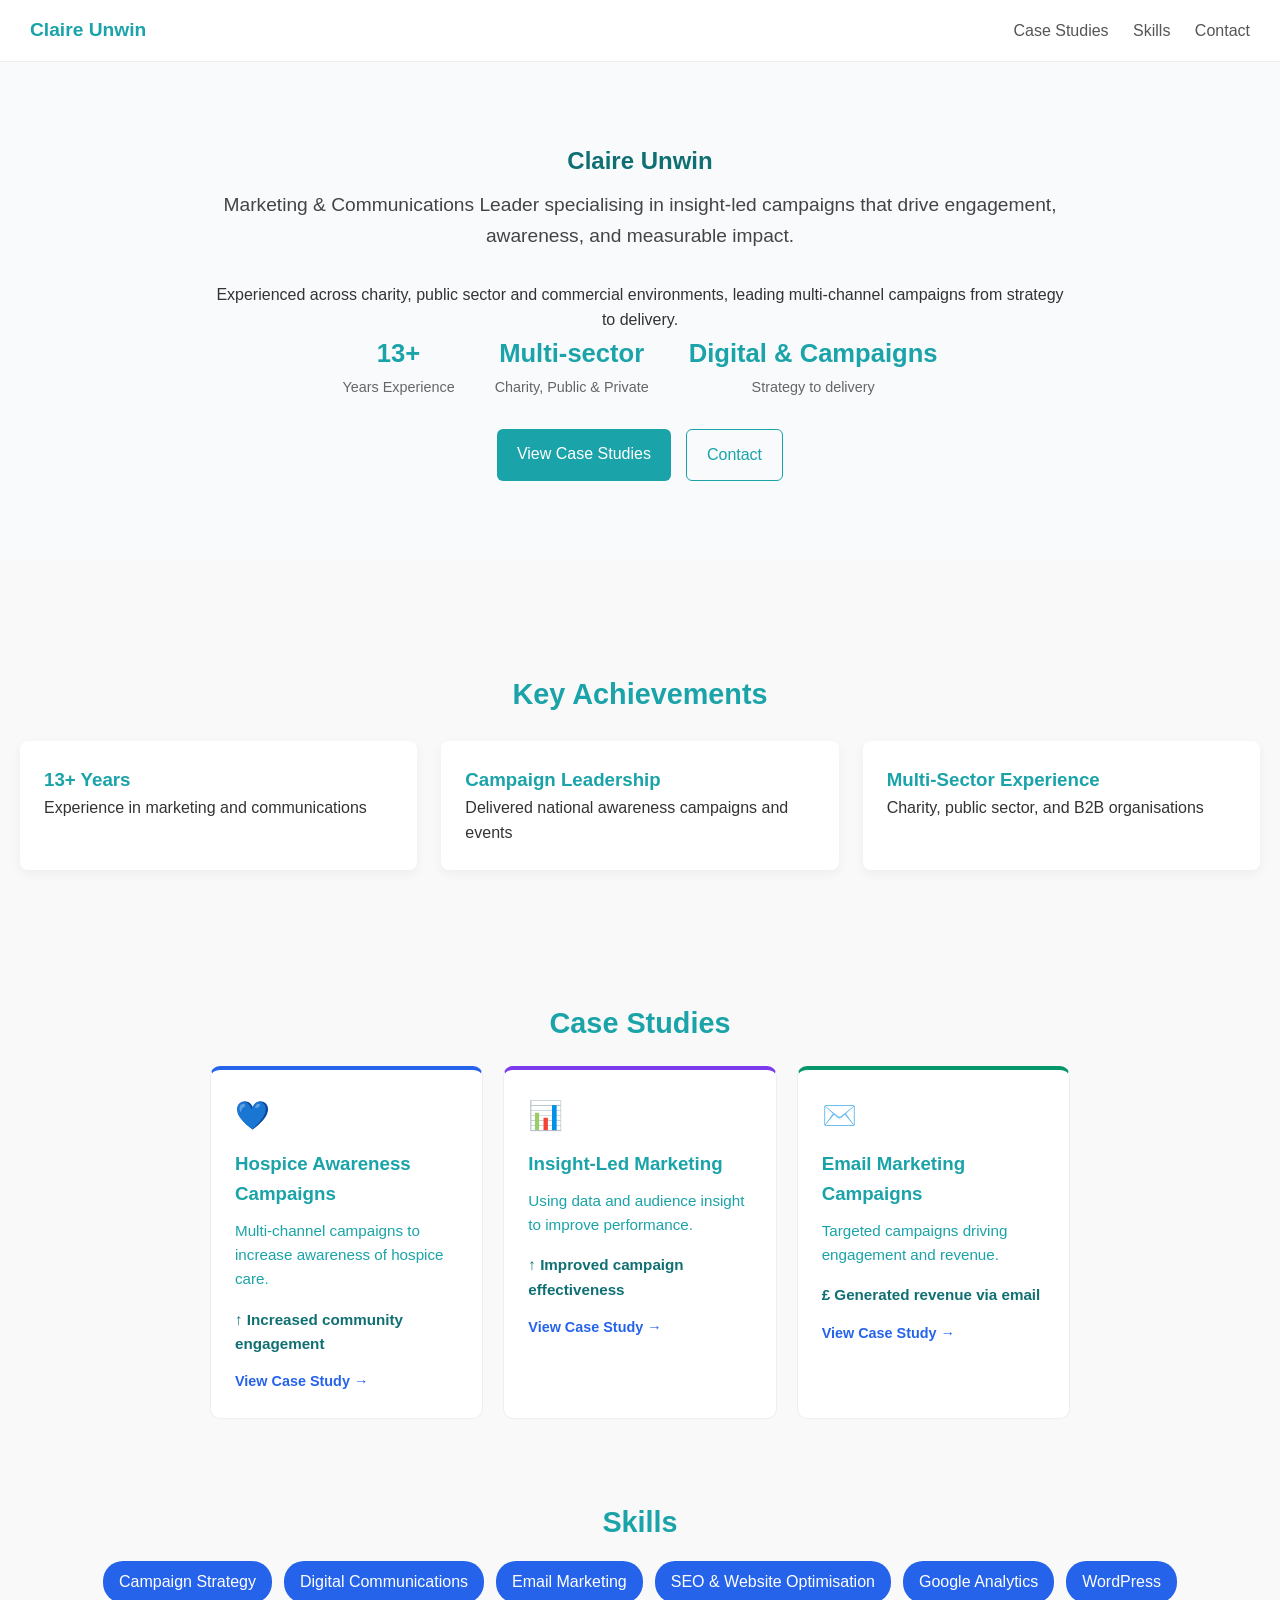
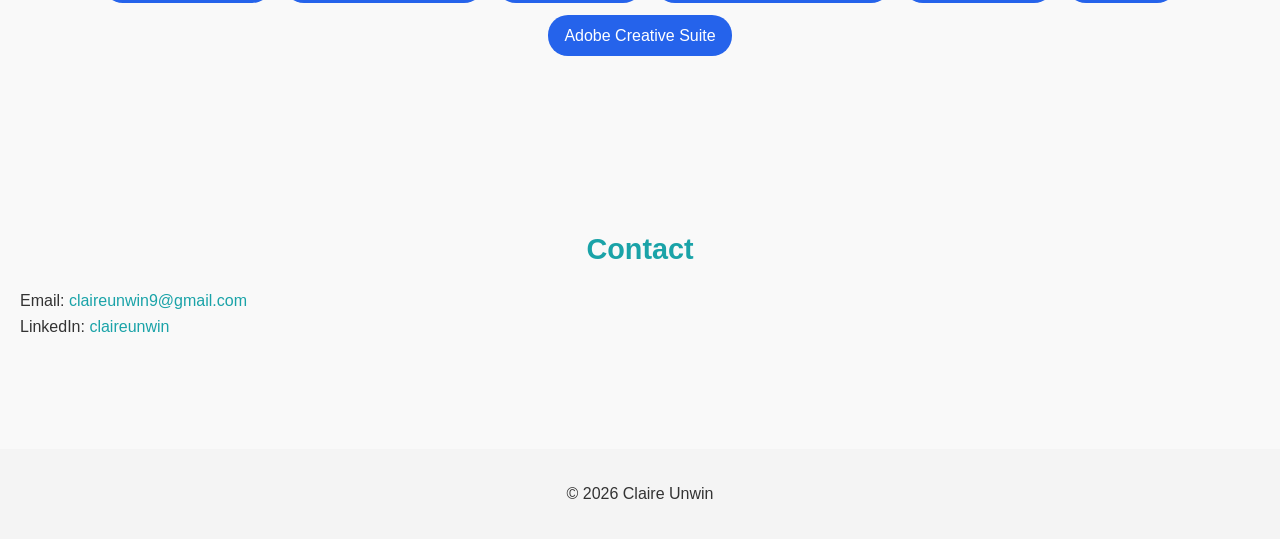
==== index.html @ 41be9bfb "Update index.html" ====
<!DOCTYPE html>
<html lang="en">
<head>
<meta charset="UTF-8">
<meta name="viewport" content="width=device-width, initial-scale=1.0">
<title>Claire Unwin | Marketing Portfolio</title>
<link rel="stylesheet" href="style.css">
</head>
<body>

<!-- Navigation -->
<header class="nav-container">
  <div class="nav-logo">Claire Unwin</div>
  <nav class="nav-links">
    <a href="#cases">Case Studies</a>
    <a href="#skills">Skills</a>
    <a href="#contact">Contact</a>
  </nav>
</header>

<!-- Hero Section -->
<section class="hero-section">
  <div class="container">
    <h1>Claire Unwin</h1>
    <p class="tagline">
      Marketing & Communications Leader specialising in insight-led campaigns that drive engagement, awareness, and measurable impact.
    </p>
<p class="sub-proof">
  Experienced across charity, public sector and commercial environments, leading multi-channel campaigns from strategy to delivery.
</p>
    <div class="hero-stats">
      <div>
        <strong>13+</strong>
        <span>Years Experience</span>
      </div>
      <div>
        <strong>Multi-sector</strong>
        <span>Charity, Public & Private</span>
      </div>
      <div>
        <strong>Digital & Campaigns</strong>
        <span>Strategy to delivery</span>
      </div>
    </div>

    <div class="hero-cta">
      <a href="#case-studies" class="btn-primary">View Case Studies</a>
      <a href="mailto:claireunwin9@gmail.com" class="btn-secondary">Contact</a>
    </div>
  </div>
</section>

<!-- Key Achievements -->
<section class="achievements-section">
  <h2>Key Achievements</h2>
  <div class="grid">
    <div class="card">
      <h3>13+ Years</h3>
      <p>Experience in marketing and communications</p>
    </div>
    <div class="card">
      <h3>Campaign Leadership</h3>
      <p>Delivered national awareness campaigns and events</p>
    </div>
    <div class="card">
      <h3>Multi-Sector Experience</h3>
      <p>Charity, public sector, and B2B organisations</p>
    </div>
  </div>
</section>

<!-- Case Studies -->
<section id="case-studies" class="container">
  <h2>Case Studies</h2>

  <div class="case-grid">

    <a href="case-hospice.html" class="case-card blue">
      <div class="icon">💙</div>
      <h3>Hospice Awareness Campaigns</h3>
      <p>Multi-channel campaigns to increase awareness of hospice care.</p>
      <div class="result">↑ Increased community engagement</div>
      <span class="cta">View Case Study →</span>
    </a>

    <a href="case-insight.html" class="case-card purple">
      <div class="icon">📊</div>
      <h3>Insight-Led Marketing</h3>
      <p>Using data and audience insight to improve performance.</p>
      <div class="result">↑ Improved campaign effectiveness</div>
      <span class="cta">View Case Study →</span>
    </a>

    <a href="case-email.html" class="case-card green">
      <div class="icon">✉️</div>
      <h3>Email Marketing Campaigns</h3>
      <p>Targeted campaigns driving engagement and revenue.</p>
      <div class="result">£ Generated revenue via email</div>
      <span class="cta">View Case Study →</span>
    </a>

  </div>
</section>

<!-- Skills -->
<section id="skills">
  <h2>Skills</h2>
  <ul class="skills-list">
    <li>Campaign Strategy</li>
    <li>Digital Communications</li>
    <li>Email Marketing</li>
    <li>SEO & Website Optimisation</li>
    <li>Google Analytics</li>
    <li>WordPress</li>
    <li>Adobe Creative Suite</li>
  </ul>
</section>

<!-- Contact -->
<section id="contact">
  <h2>Contact</h2>
  <p>Email: <a href="mailto:claireunwin9@gmail.com">claireunwin9@gmail.com</a></p>
  <p>LinkedIn: <a href="https://linkedin.com/in/claireunwin" target="_blank">claireunwin</a></p>
</section>

<footer>
  <p>© 2026 Claire Unwin</p>
</footer>

</body>
</html>
---- style.css ----
/* ===== Global Styles ===== */
body {
  font-family: 'Open Sans', Arial, sans-serif;
  color: #555555; /* Charcoal */
  background: #FFFFFF;
  margin: 0;
  padding: 0;
}

/* Headings */
h1, h2, h3 {
  color: #1AA3A8; /* Primary Teal */
}

/* Links */
a {
  color: #1AA3A8;
  text-decoration: none;
}

a:hover {
  color: #0F6F73; /* Dark Teal */
}

/* Reset and base */
* {
  margin: 0;
  padding: 0;
  box-sizing: border-box;
}

body {
  font-family: 'Inter', sans-serif;
  line-height: 1.6;
  color: #333;
  background-color: #f9f9f9;
}

/* Navigation */
.nav-container {
  background: #FFFFFF;
  border-bottom: 1px solid #eee;
  padding: 15px 30px;
  display: flex;
  justify-content: space-between;
  align-items: center;
}

.nav-logo {
  font-weight: bold;
  color: #1AA3A8;
  font-size: 1.2rem;
}

.nav-links a {
  margin-left: 20px;
  color: #555555;
}

.nav-links a:hover {
  color: #1AA3A8;
}

/* Hero Section */
.hero-section {
  background: #FFFFFF;
  padding: 60px 20px;
  text-align: center;
}

.hero-section h1 {
  color: #0F6F73; /* Dark teal */
}

.tagline {
  color: #555555;
}

/* Stats */
.hero-stats strong {
  color: #1AA3A8;
}
/* Grid Cards */
.grid {
  display: flex;
  flex-wrap: wrap;
  gap: 24px;
  margin-top: 24px;
}

.card {
  background: white;
  flex: 1 1 280px;
  padding: 24px;
  border-radius: 8px;
  box-shadow: 0 4px 12px rgba(0,0,0,0.05);
  transition: transform 0.2s, box-shadow 0.2s;
}

.card:hover {
  transform: translateY(-4px);
  box-shadow: 0 8px 20px rgba(0,0,0,0.08);
}

/* Section Styling */
section {
  padding: 60px 20px;
}

h2 {
  margin-bottom: 24px;
  font-size: 2rem;
  text-align: center;
}

/* Skills List */
.skills-list {
  display: flex;
  flex-wrap: wrap;
  gap: 12px;
  justify-content: center;
  list-style: none;
}

.skills-list li {
  background: #2563eb;
  color: white;
  padding: 8px 16px;
  border-radius: 20px;
  font-weight: 500;
}

/* Footer */
footer {
  text-align: center;
  padding: 32px;
  background: #f4f4f4;
  margin-top: 40px;
}

/* Bullet point cards for case studies */
ul.styled-list li {
  border-left: 4px solid #1AA3A8;
}

ul.styled-list li:hover {
  border-left: 4px solid #0F6F73;
}

/* Container for better readability */
.container {
  max-width: 900px;
  margin: 0 auto;
  padding: 20px;
}

/* Section spacing */
section {
  margin-bottom: 50px;
}

/* Headings */
h2 {
  margin-bottom: 16px;
  font-size: 1.8rem;
}

/* Styled bullet lists */
ul.styled-list {
  list-style: none;
  padding: 0;
}

ul.styled-list li {
  background: #ffffff;
  border-left: 4px solid #2563eb;
  padding: 16px 20px;
  margin-bottom: 14px;
  border-radius: 8px;
  box-shadow: 0 4px 10px rgba(0,0,0,0.05);
  line-height: 1.5;
  transition: all 0.2s ease;
}

ul.styled-list li:hover {
  transform: translateY(-2px);
  box-shadow: 0 8px 18px rgba(0,0,0,0.08);
}

/* Back link */
.back-link {
  display: inline-block;
  margin-top: 20px;
  font-weight: 500;
  text-decoration: none;
  color: #2563eb;
}

.back-link:hover {
  text-decoration: underline;
}

/* Case study grid */
.case-grid {
  display: grid;
  grid-template-columns: repeat(auto-fit, minmax(260px, 1fr));
  gap: 20px;
  margin-top: 20px;
}

/* Card styling */
.case-card {
  background: #FFFFFF;
  border-radius: 10px;
  padding: 24px;
  border: 1px solid #eee;
  transition: all 0.25s ease;
}

/* Top accent colours */
.case-card.blue,
.case-card.purple,
.case-card.green {
  border-top: 4px solid #1AA3A8; /* unify */
}

/* Hover */
.case-card:hover {
  transform: translateY(-5px);
  box-shadow: 0 12px 24px rgba(0,0,0,0.08);
}

/* Icon */
.case-card .icon {
  color: #1AA3A8;
}

/* Result highlight */
.case-card .result {
  color: #0F6F73;
}

/* Titles */
.case-card h3 {
  margin-bottom: 10px;
}

/* Description */
.case-card p {
  font-size: 0.95rem;
  margin-bottom: 16px;
}

/* CTA text */
.case-card .cta {
  font-weight: bold;
  color: #2563eb;
}

/* Icon */
.case-card .icon {
  font-size: 28px;
  margin-bottom: 10px;
}

/* Result highlight */
.case-card .result {
  font-weight: bold;
  margin-bottom: 12px;
  font-size: 0.95rem;
}

/* Colour themes */
.case-card.blue {
  border-top: 4px solid #2563eb;
}

.case-card.purple {
  border-top: 4px solid #7c3aed;
}

.case-card.green {
  border-top: 4px solid #059669;
}

/* CTA refinement */
.case-card .cta {
  font-weight: bold;
  color: #2563eb;
  font-size: 0.9rem;
}

/* HERO */
.hero-section {
  background: #f8fafc;
  padding: 60px 20px;
  text-align: center;
}

.tagline {
  font-size: 1.2rem;
  margin: 10px 0 30px;
  color: #444;
}

/* Stats row */
.hero-stats {
  display: flex;
  justify-content: center;
  gap: 40px;
  margin-bottom: 30px;
  flex-wrap: wrap;
}

.hero-stats div {
  text-align: center;
}

.hero-stats strong {
  display: block;
  font-size: 1.6rem;
}

.hero-stats span {
  font-size: 0.9rem;
  color: #666;
}

/* CTA buttons */
.hero-cta {
  display: flex;
  justify-content: center;
  gap: 15px;
}

.btn-primary {
  background: #1AA3A8;
  color: #FFFFFF;
  padding: 12px 20px;
  border-radius: 6px;
  text-decoration: none;
}

.btn-primary:hover {
  background: #0F6F73;
}

.btn-secondary {
  border: 1px solid #1AA3A8;
  color: #1AA3A8;
  padding: 12px 20px;
  border-radius: 6px;
}

.btn-secondary:hover {
  background: #1AA3A8;
  color: #FFFFFF;
}
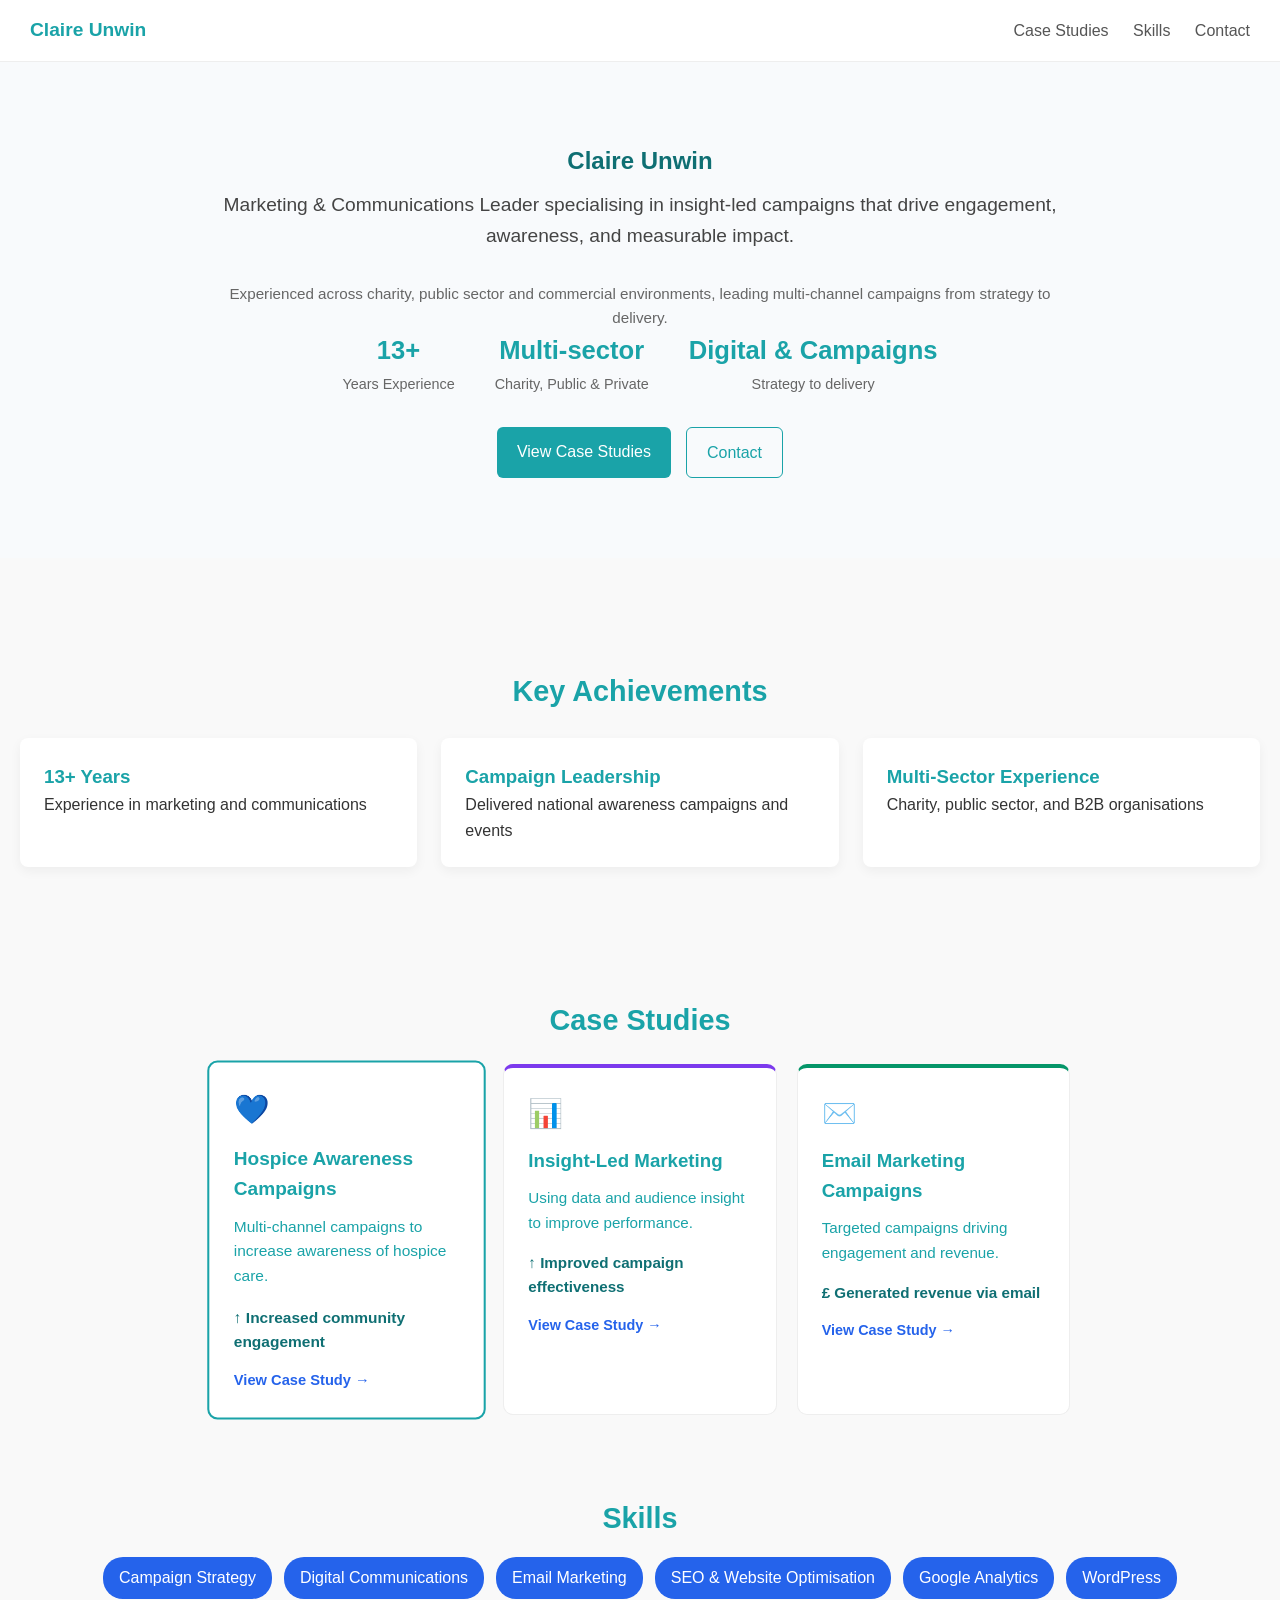
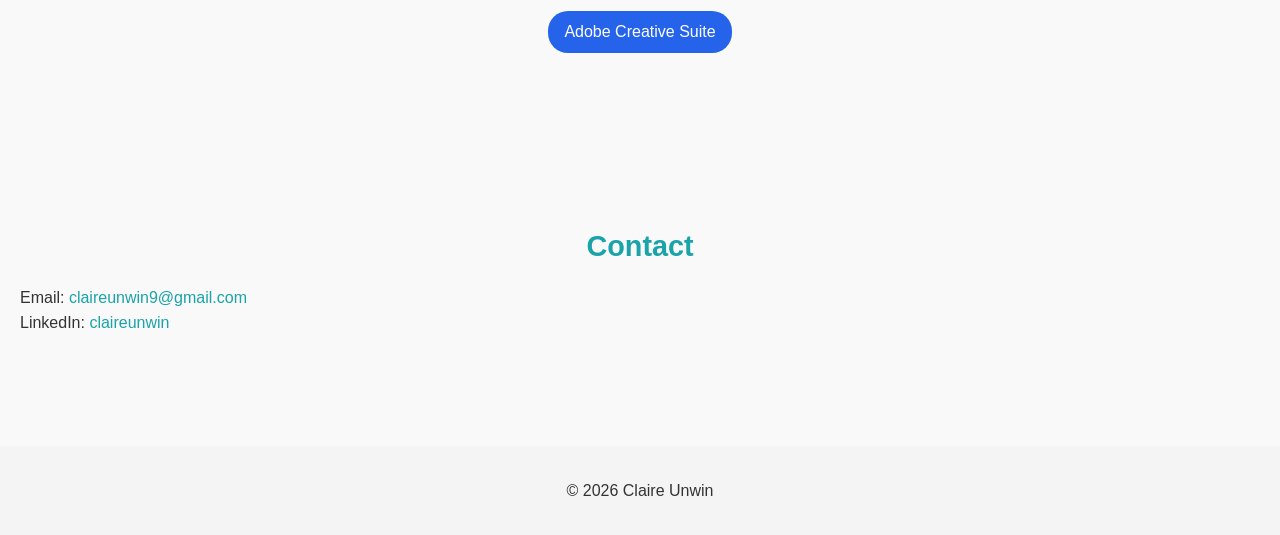
==== commit cfc2fa8b: "Update index.html" ====
--- a/index.html
+++ b/index.html
@@ -75,7 +75,7 @@
 
   <div class="case-grid">
 
-    <a href="case-hospice.html" class="case-card blue">
+    <a href="case-hospice.html" class="case-card featured">
       <div class="icon">💙</div>
       <h3>Hospice Awareness Campaigns</h3>
       <p>Multi-channel campaigns to increase awareness of hospice care.</p>
--- a/style.css
+++ b/style.css
@@ -217,6 +217,10 @@
   transition: all 0.25s ease;
 }
 
+.case-card.featured {
+  border: 2px solid #1AA3A8;
+  transform: scale(1.02);
+}
 /* Top accent colours */
 .case-card.blue,
 .case-card.purple,
@@ -356,3 +360,9 @@
   background: #1AA3A8;
   color: #FFFFFF;
 }
+
+.sub-proof {
+  margin-top: 10px;
+  font-size: 0.95rem;
+  color: #666;
+}
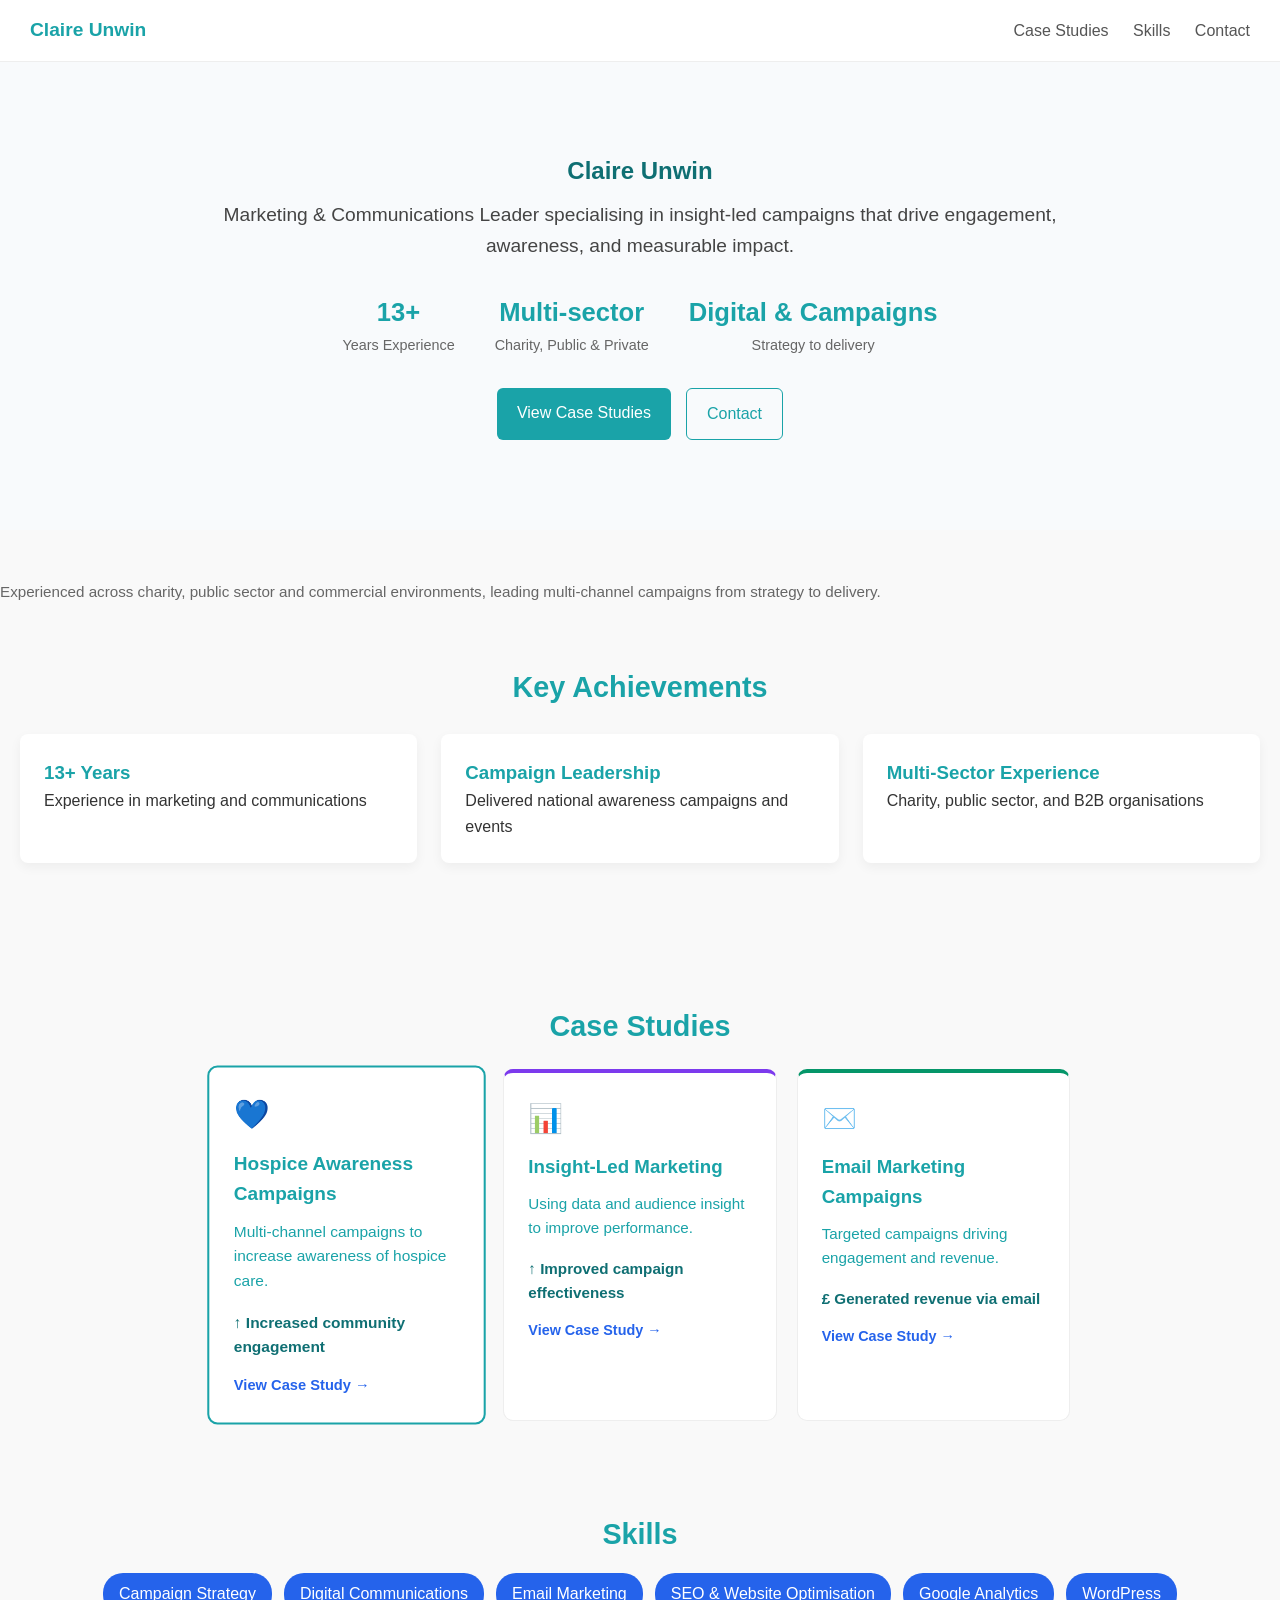
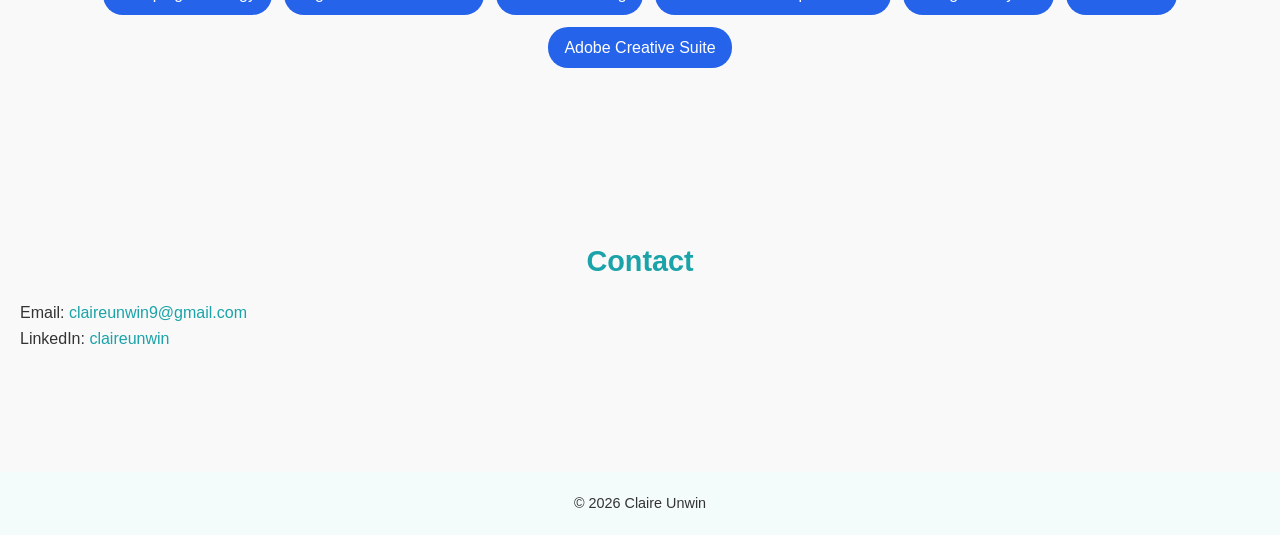
==== commit 409c4879: "Update index.html" ====
--- a/index.html
+++ b/index.html
@@ -25,9 +25,6 @@
     <p class="tagline">
       Marketing & Communications Leader specialising in insight-led campaigns that drive engagement, awareness, and measurable impact.
     </p>
-<p class="sub-proof">
-  Experienced across charity, public sector and commercial environments, leading multi-channel campaigns from strategy to delivery.
-</p>
     <div class="hero-stats">
       <div>
         <strong>13+</strong>
@@ -49,7 +46,12 @@
     </div>
   </div>
 </section>
-
+  
+  <!-- Proof -->
+<p class="sub-proof">
+  Experienced across charity, public sector and commercial environments, leading multi-channel campaigns from strategy to delivery.
+</p>
+  
 <!-- Key Achievements -->
 <section class="achievements-section">
   <h2>Key Achievements</h2>
--- a/style.css
+++ b/style.css
@@ -108,7 +108,7 @@
 }
 
 h2 {
-  margin-bottom: 24px;
+  margin-bottom: 60px;
   font-size: 2rem;
   text-align: center;
 }
@@ -132,10 +132,11 @@
 
 /* Footer */
 footer {
-  text-align: center;
-  padding: 32px;
-  background: #f4f4f4;
-  margin-top: 40px;
+  margin-top: 60px;
+  padding: 20px;
+  text-align: center;
+  background: #F4FBFB;
+  font-size: 0.9rem;
 }
 
 /* Bullet point cards for case studies */
@@ -150,8 +151,8 @@
 /* Container for better readability */
 .container {
   max-width: 900px;
-  margin: 0 auto;
-  padding: 20px;
+  margin: auto;
+  padding: 30px 20px;
 }
 
 /* Section spacing */
@@ -366,3 +367,11 @@
   font-size: 0.95rem;
   color: #666;
 }
+
+.highlight-box {
+  background: #F4FBFB;
+  border-left: 4px solid #1AA3A8;
+  padding: 15px;
+  margin-bottom: 30px;
+  border-radius: 6px;
+}
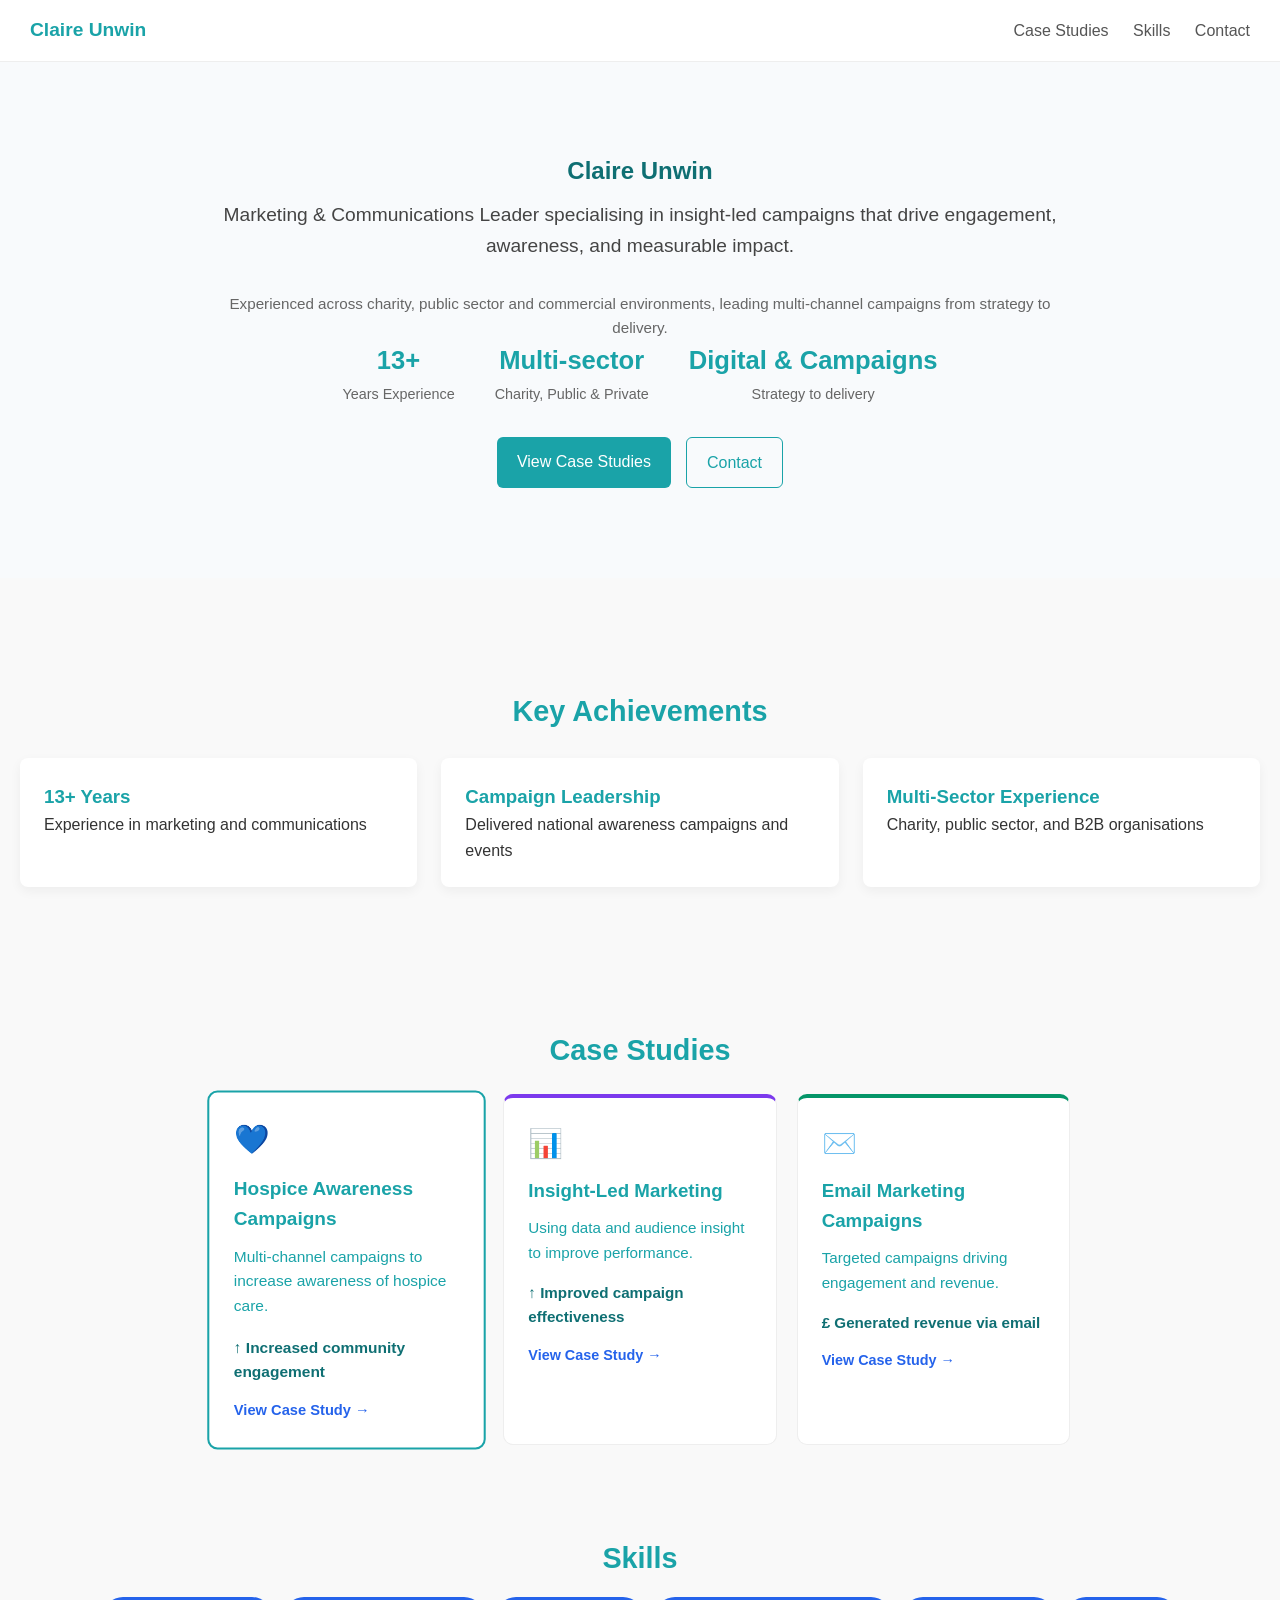
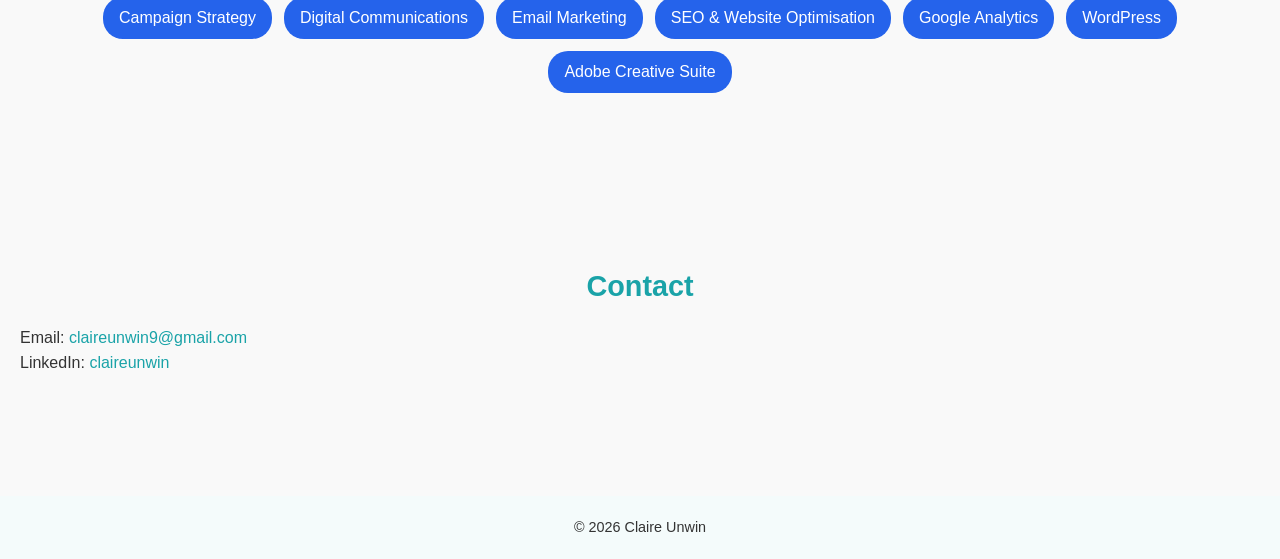
==== commit 0837d0c3: "Update index.html" ====
--- a/index.html
+++ b/index.html
@@ -25,6 +25,9 @@
     <p class="tagline">
       Marketing & Communications Leader specialising in insight-led campaigns that drive engagement, awareness, and measurable impact.
     </p>
+    <p class="sub-proof">
+  Experienced across charity, public sector and commercial environments, leading multi-channel campaigns from strategy to delivery.
+</p>
     <div class="hero-stats">
       <div>
         <strong>13+</strong>
@@ -47,12 +50,7 @@
   </div>
 </section>
   
-  <!-- Proof -->
-<p class="sub-proof">
-  Experienced across charity, public sector and commercial environments, leading multi-channel campaigns from strategy to delivery.
-</p>
-  
-<!-- Key Achievements -->
+  <!-- Key Achievements -->
 <section class="achievements-section">
   <h2>Key Achievements</h2>
   <div class="grid">
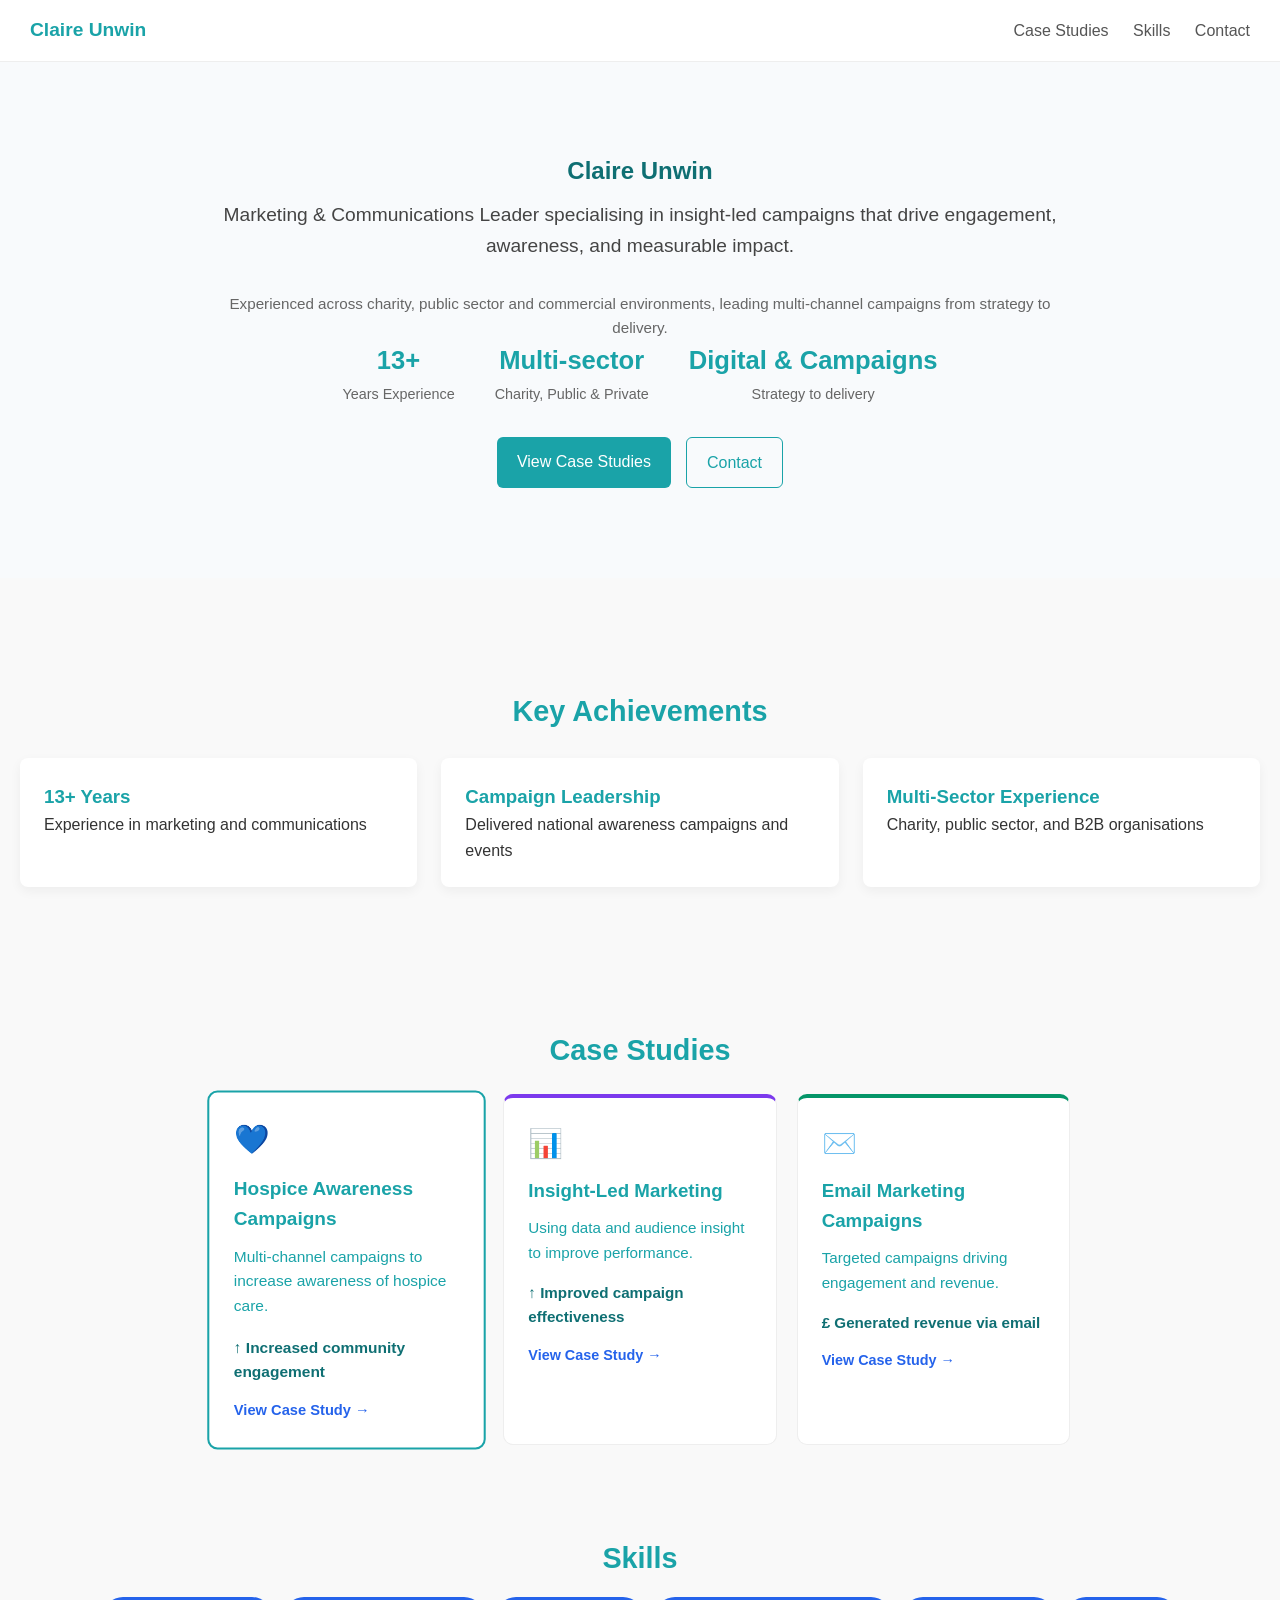
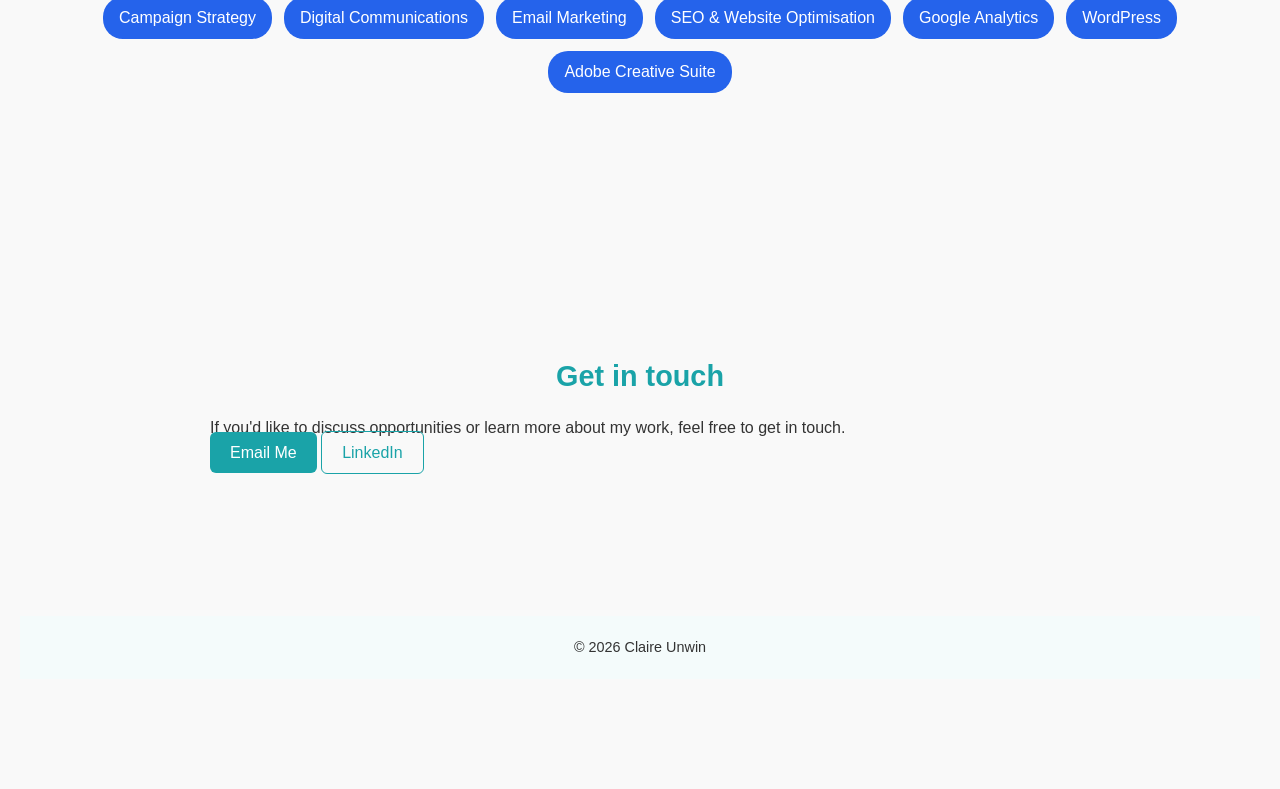
==== commit c20a910f: "Update index.html" ====
--- a/index.html
+++ b/index.html
@@ -118,9 +118,16 @@
 
 <!-- Contact -->
 <section id="contact">
-  <h2>Contact</h2>
-  <p>Email: <a href="mailto:claireunwin9@gmail.com">claireunwin9@gmail.com</a></p>
-  <p>LinkedIn: <a href="https://linkedin.com/in/claireunwin" target="_blank">claireunwin</a></p>
+<section class="contact-section">
+  <div class="container">
+    <h2>Get in touch</h2>
+    <p>If you'd like to discuss opportunities or learn more about my work, feel free to get in touch.</p>
+
+    <div class="contact-actions">
+      <a href="mailto:claireunwin9@gmail.com" class="btn-primary">Email Me</a>
+      <a href="https://www.linkedin.com/in/claireunwin" target="_blank" class="btn-secondary">LinkedIn</a>
+    </div>
+  </div>
 </section>
 
 <footer>
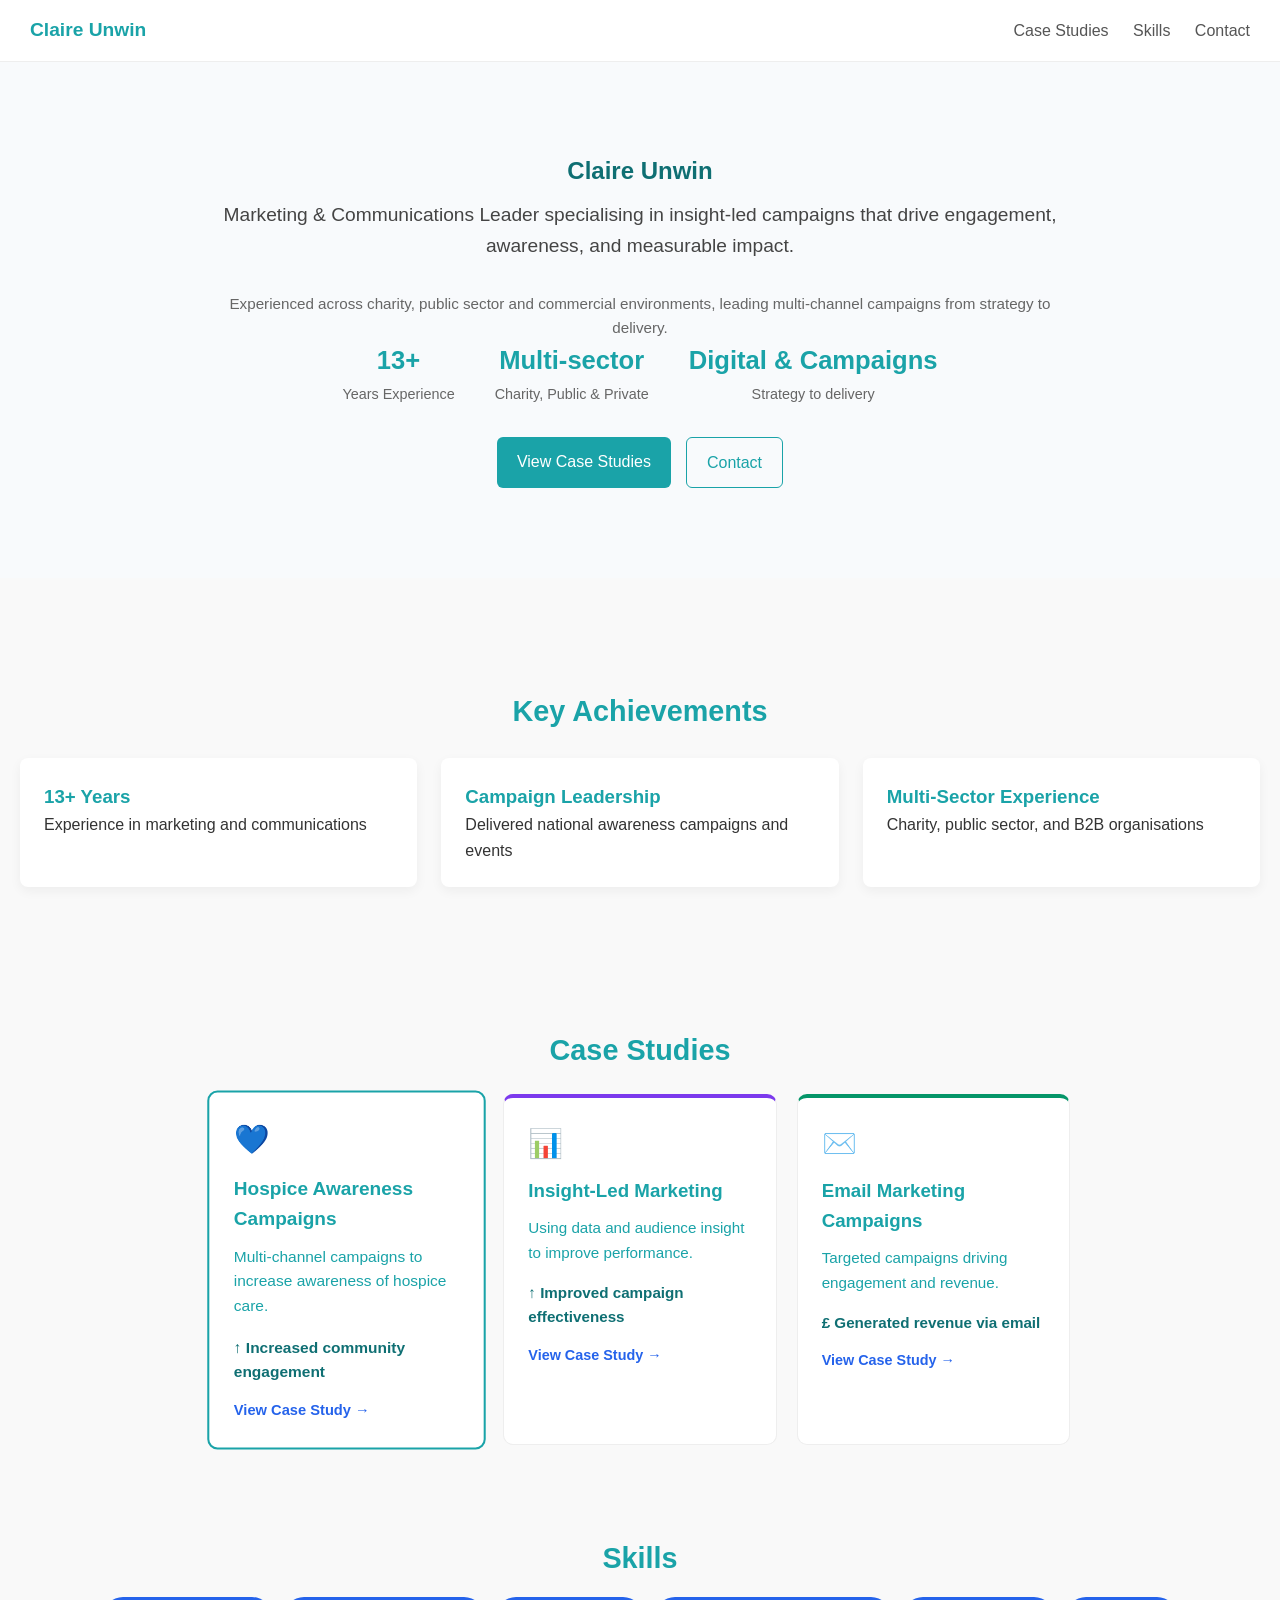
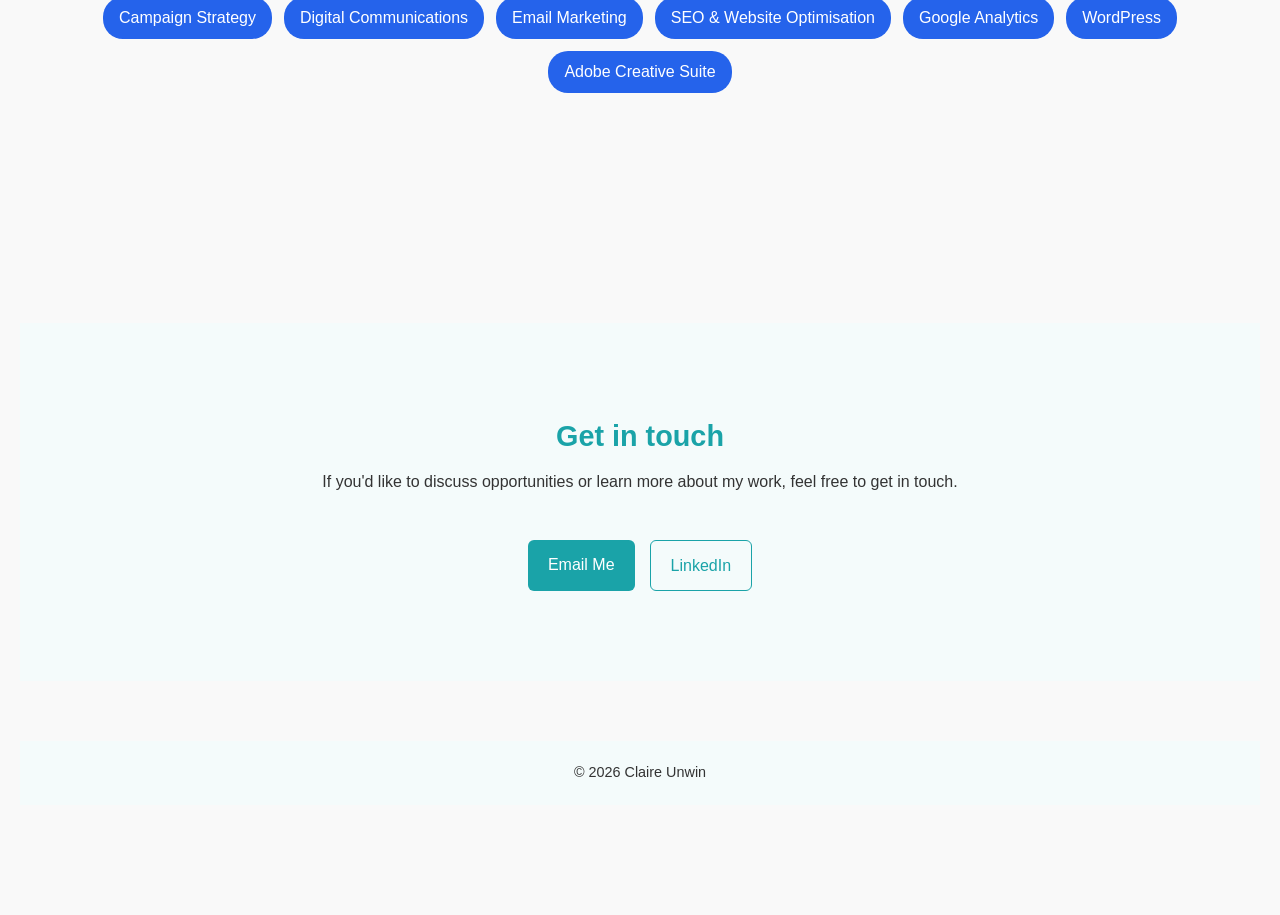
==== commit 2aeae89b: "Update index.html" ====
--- a/index.html
+++ b/index.html
@@ -122,7 +122,7 @@
   <div class="container">
     <h2>Get in touch</h2>
     <p>If you'd like to discuss opportunities or learn more about my work, feel free to get in touch.</p>
-
+<br/>
     <div class="contact-actions">
       <a href="mailto:claireunwin9@gmail.com" class="btn-primary">Email Me</a>
       <a href="https://www.linkedin.com/in/claireunwin" target="_blank" class="btn-secondary">LinkedIn</a>
--- a/style.css
+++ b/style.css
@@ -191,13 +191,14 @@
 /* Back link */
 .back-link {
   display: inline-block;
-  margin-top: 20px;
+  margin-top: 30px;
+  color: #1AA3A8;
+  text-decoration: none;
   font-weight: 500;
-  text-decoration: none;
-  color: #2563eb;
 }
 
 .back-link:hover {
+  color: #0F6F73;
   text-decoration: underline;
 }
 
@@ -375,3 +376,22 @@
   margin-bottom: 30px;
   border-radius: 6px;
 }
+
+.contact-section {
+  background: #F4FBFB;
+  text-align: center;
+  padding: 60px 20px;
+  margin-top: 60px;
+}
+
+.contact-section h2 {
+  margin-bottom: 10px;
+}
+
+.contact-actions {
+  margin-top: 20px;
+  display: flex;
+  justify-content: center;
+  gap: 15px;
+}
+
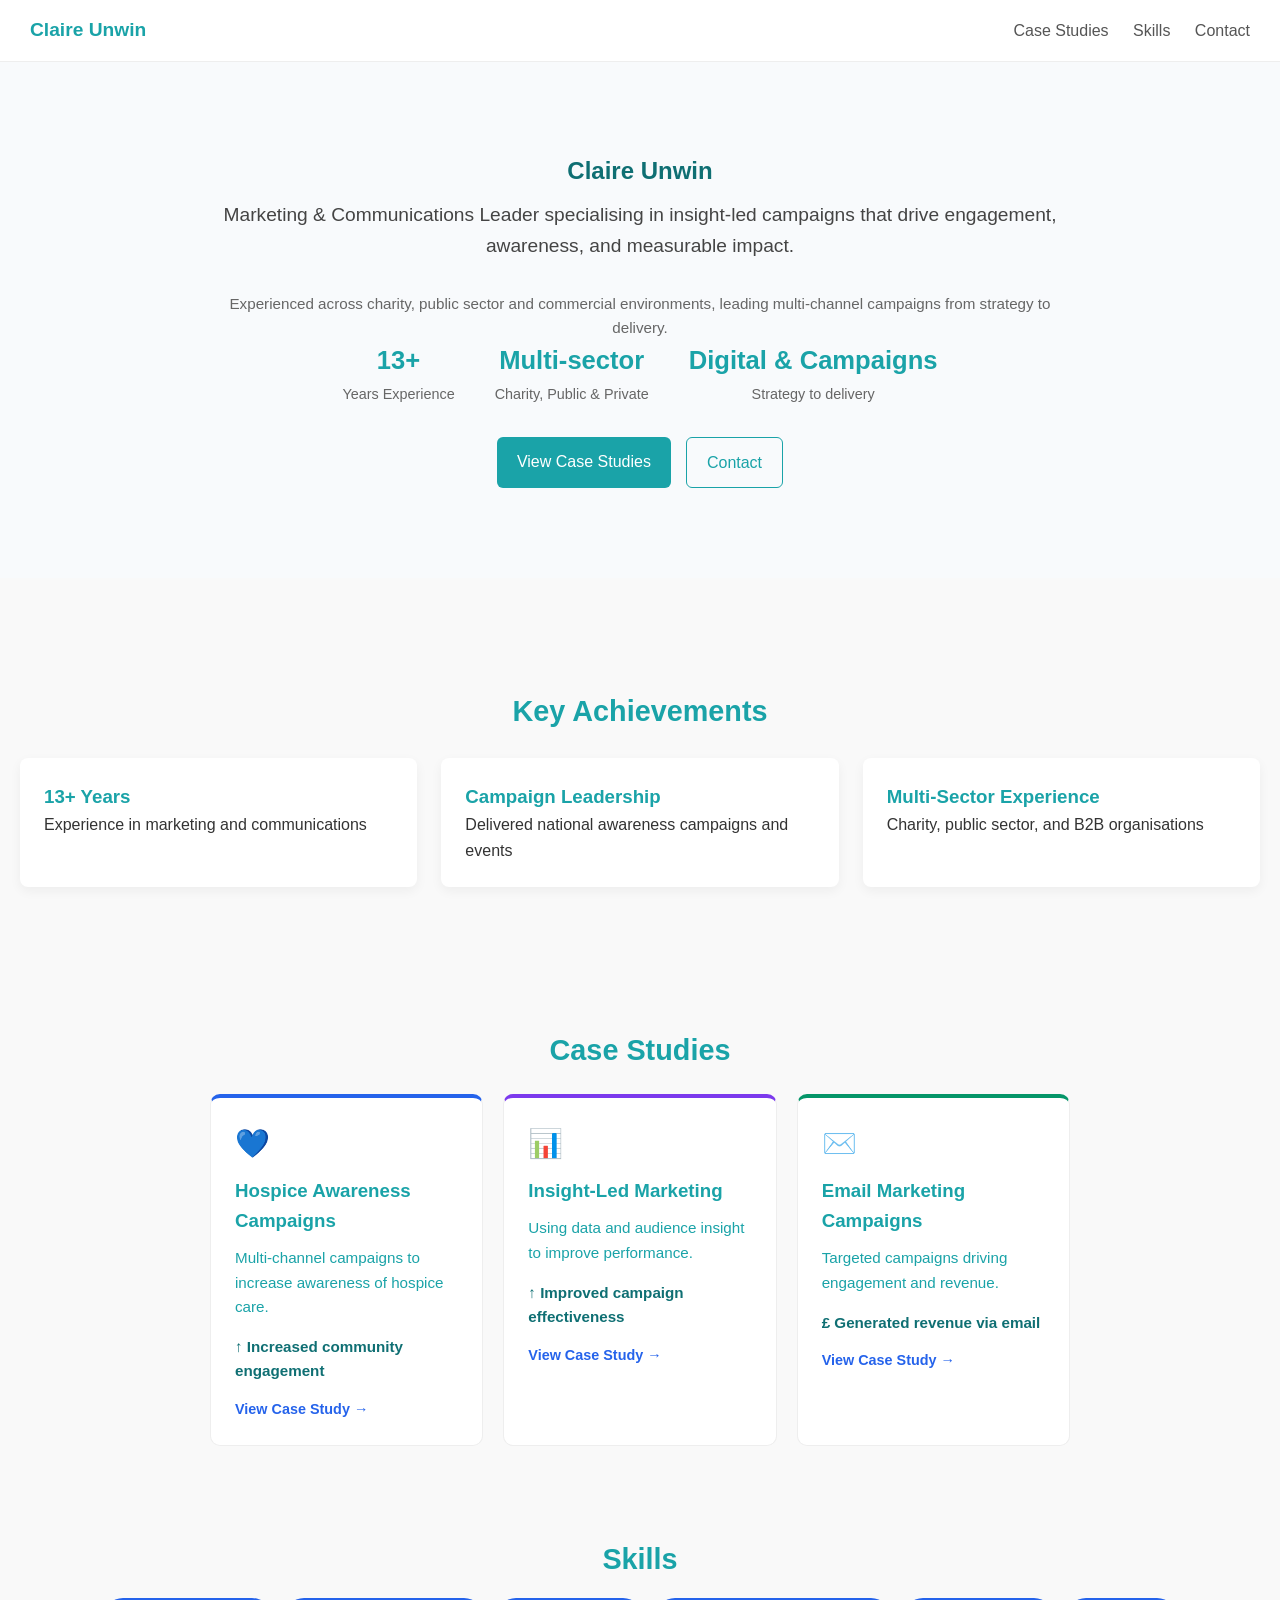
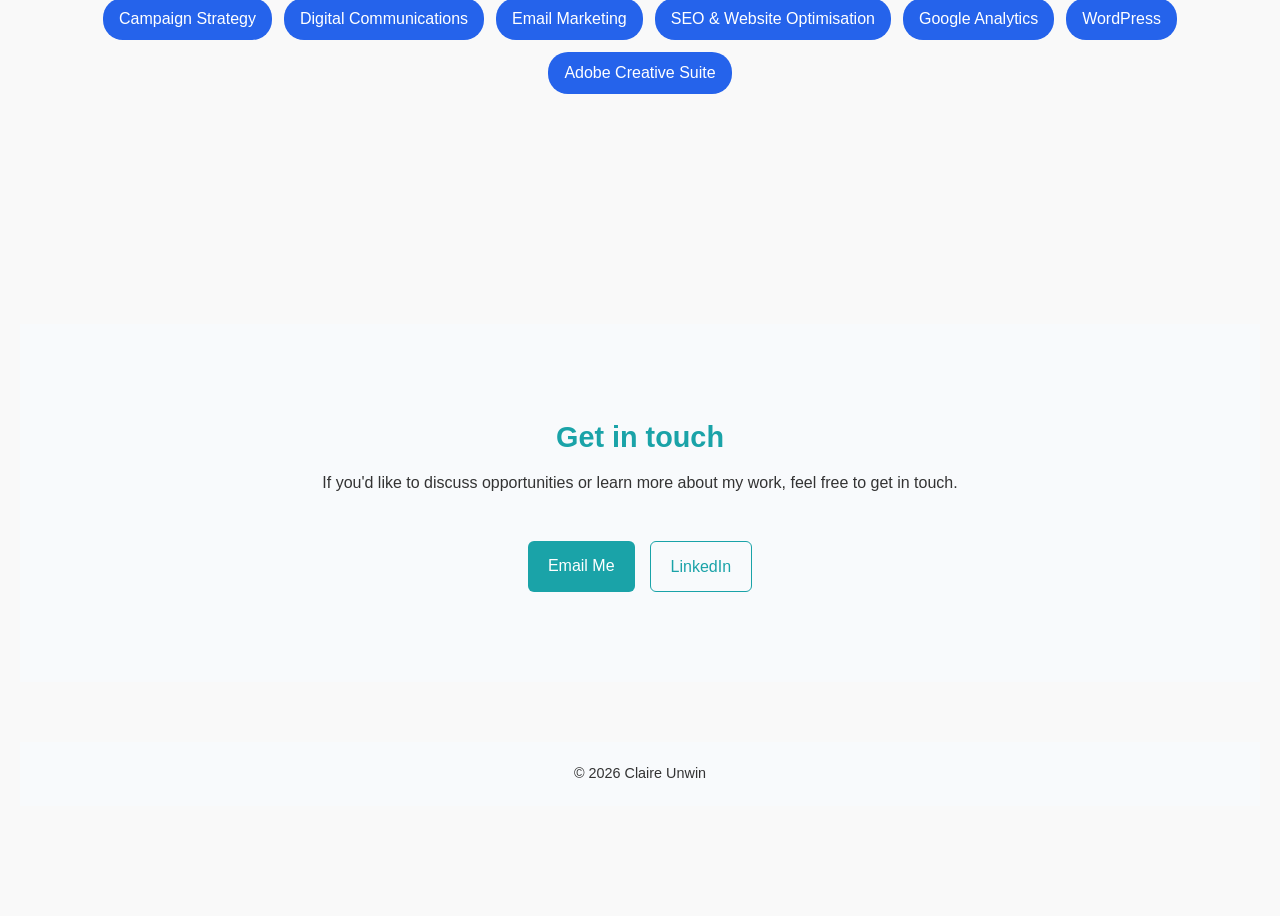
==== commit 152d702e: "Update index.html" ====
--- a/index.html
+++ b/index.html
@@ -75,7 +75,7 @@
 
   <div class="case-grid">
 
-    <a href="case-hospice.html" class="case-card featured">
+    <a href="case-hospice.html" class="case-card blue">
       <div class="icon">💙</div>
       <h3>Hospice Awareness Campaigns</h3>
       <p>Multi-channel campaigns to increase awareness of hospice care.</p>
--- a/style.css
+++ b/style.css
@@ -7,6 +7,10 @@
   padding: 0;
 }
 
+:root {
+  --soft-teal-bg: #F8FAFC;
+}
+
 /* Headings */
 h1, h2, h3 {
   color: #1AA3A8; /* Primary Teal */
@@ -135,7 +139,7 @@
   margin-top: 60px;
   padding: 20px;
   text-align: center;
-  background: #F4FBFB;
+  background: var(--soft-teal-bg);
   font-size: 0.9rem;
 }
 
@@ -298,7 +302,7 @@
 
 /* HERO */
 .hero-section {
-  background: #f8fafc;
+  background: var(--soft-teal-bg);
   padding: 60px 20px;
   text-align: center;
 }
@@ -378,7 +382,7 @@
 }
 
 .contact-section {
-  background: #F4FBFB;
+  background: #F8FAFC;
   text-align: center;
   padding: 60px 20px;
   margin-top: 60px;
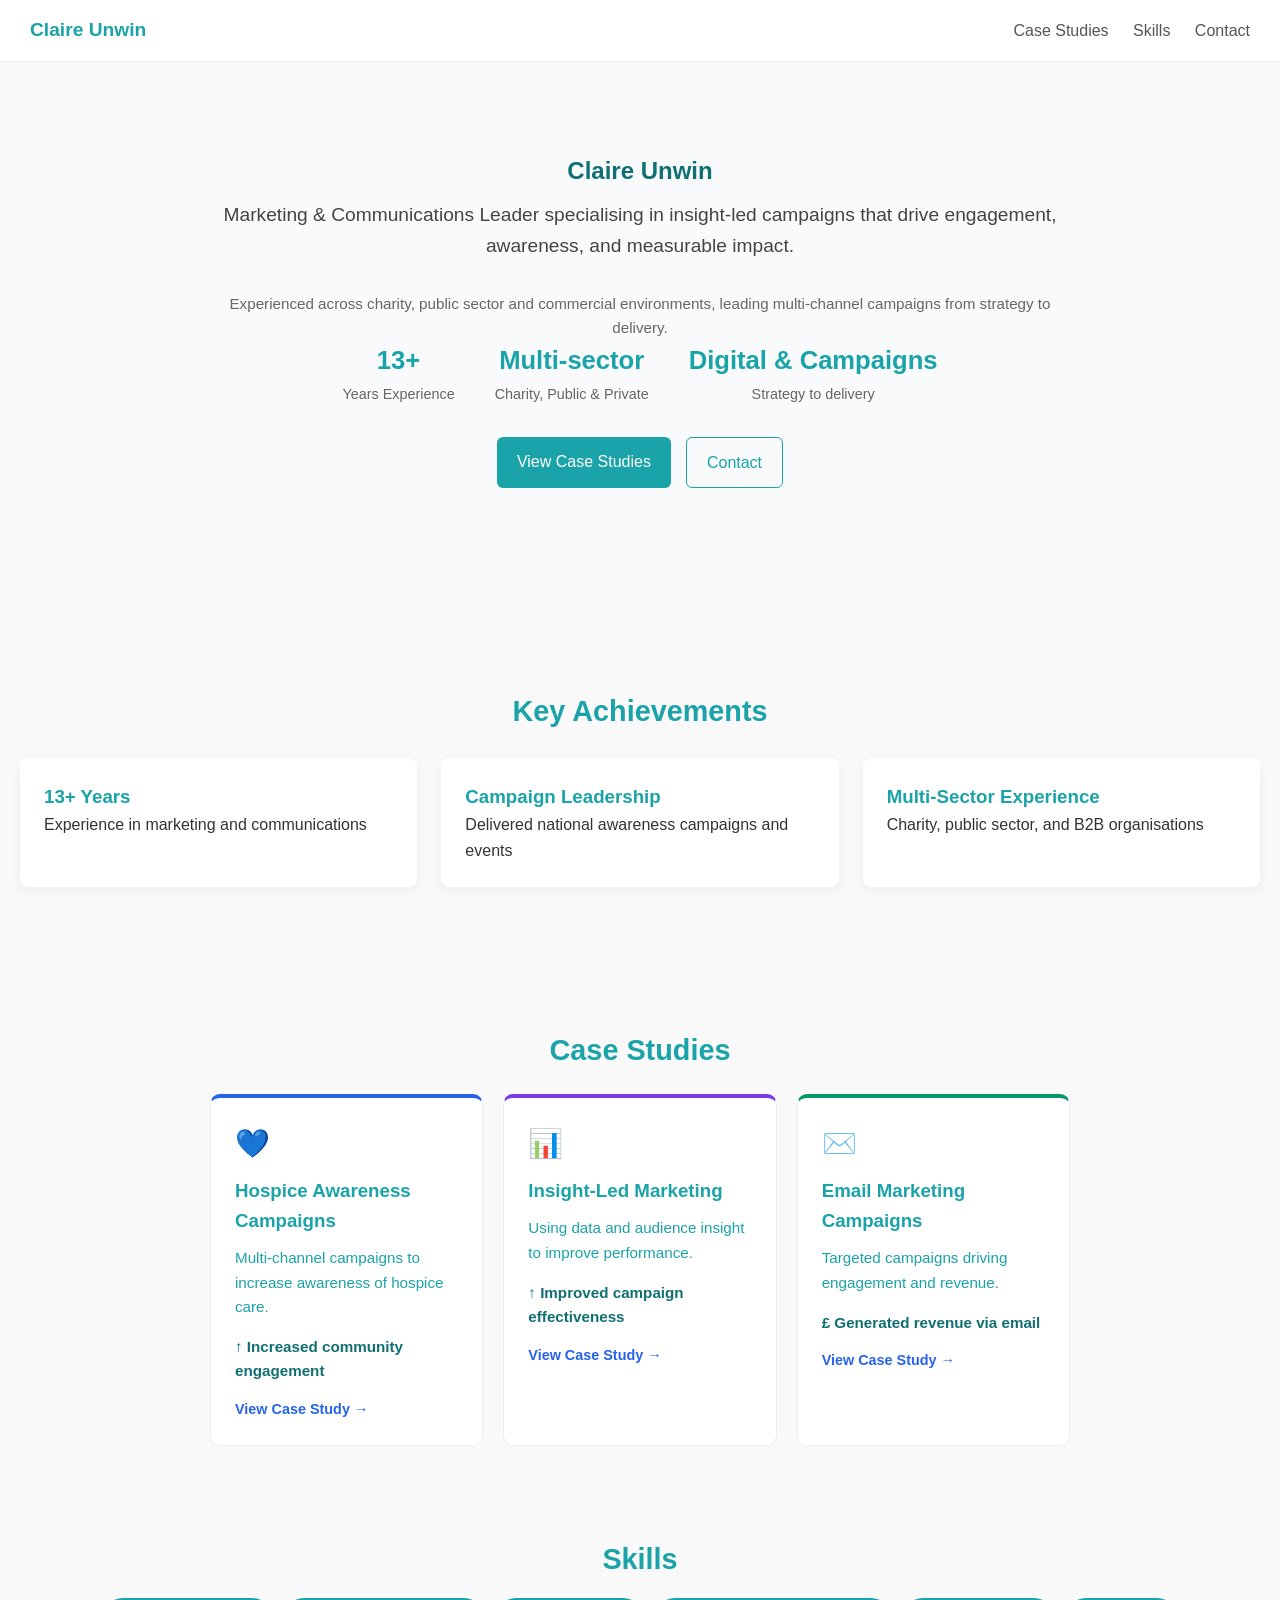
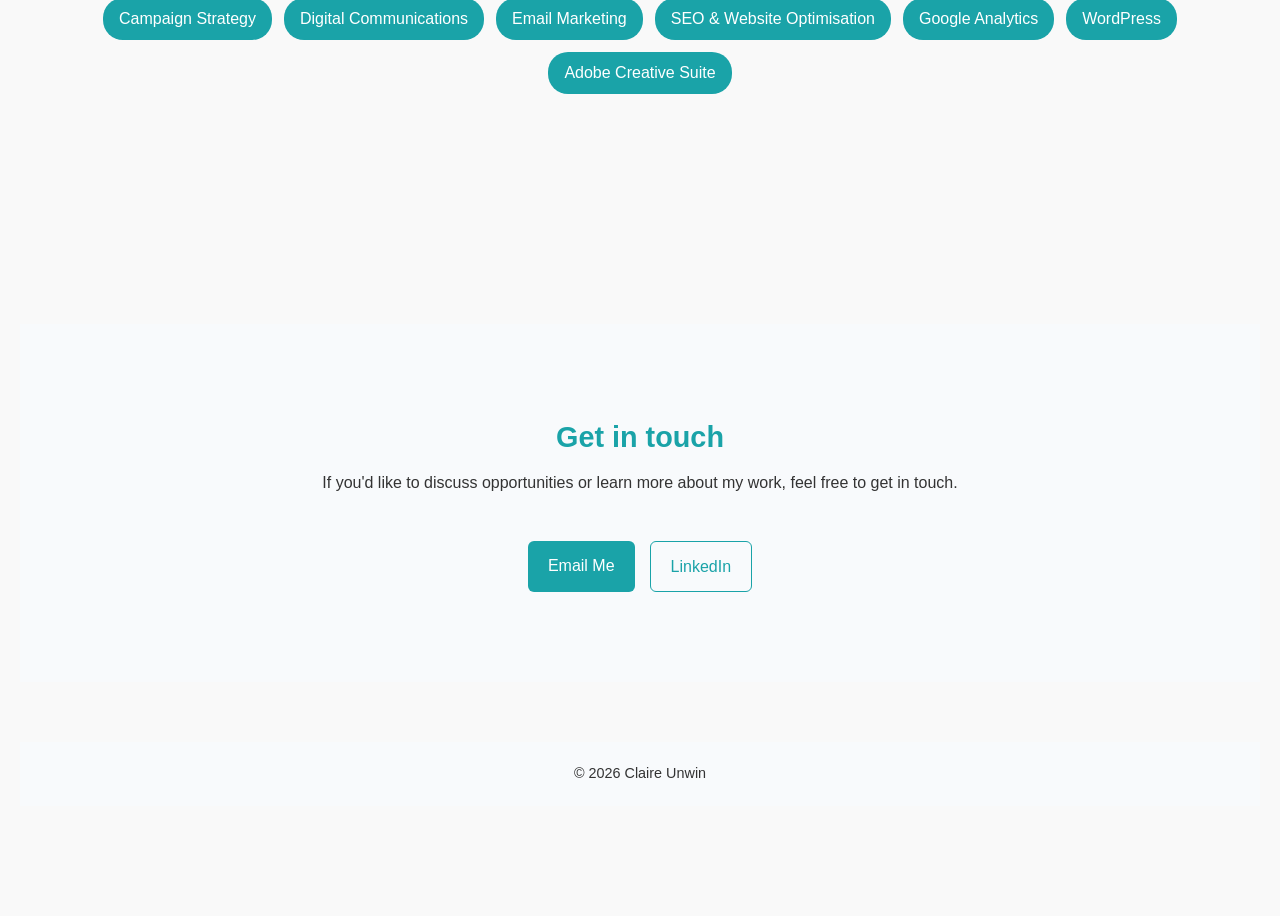
==== commit 00401a0d: "Update index.html" ====
--- a/index.html
+++ b/index.html
@@ -12,7 +12,7 @@
 <header class="nav-container">
   <div class="nav-logo">Claire Unwin</div>
   <nav class="nav-links">
-    <a href="#cases">Case Studies</a>
+    <a href="#case-studies">Case Studies</a>
     <a href="#skills">Skills</a>
     <a href="#contact">Contact</a>
   </nav>
--- a/style.css
+++ b/style.css
@@ -127,7 +127,7 @@
 }
 
 .skills-list li {
-  background: #2563eb;
+  background: #1AA3A8;
   color: white;
   padding: 8px 16px;
   border-radius: 20px;
